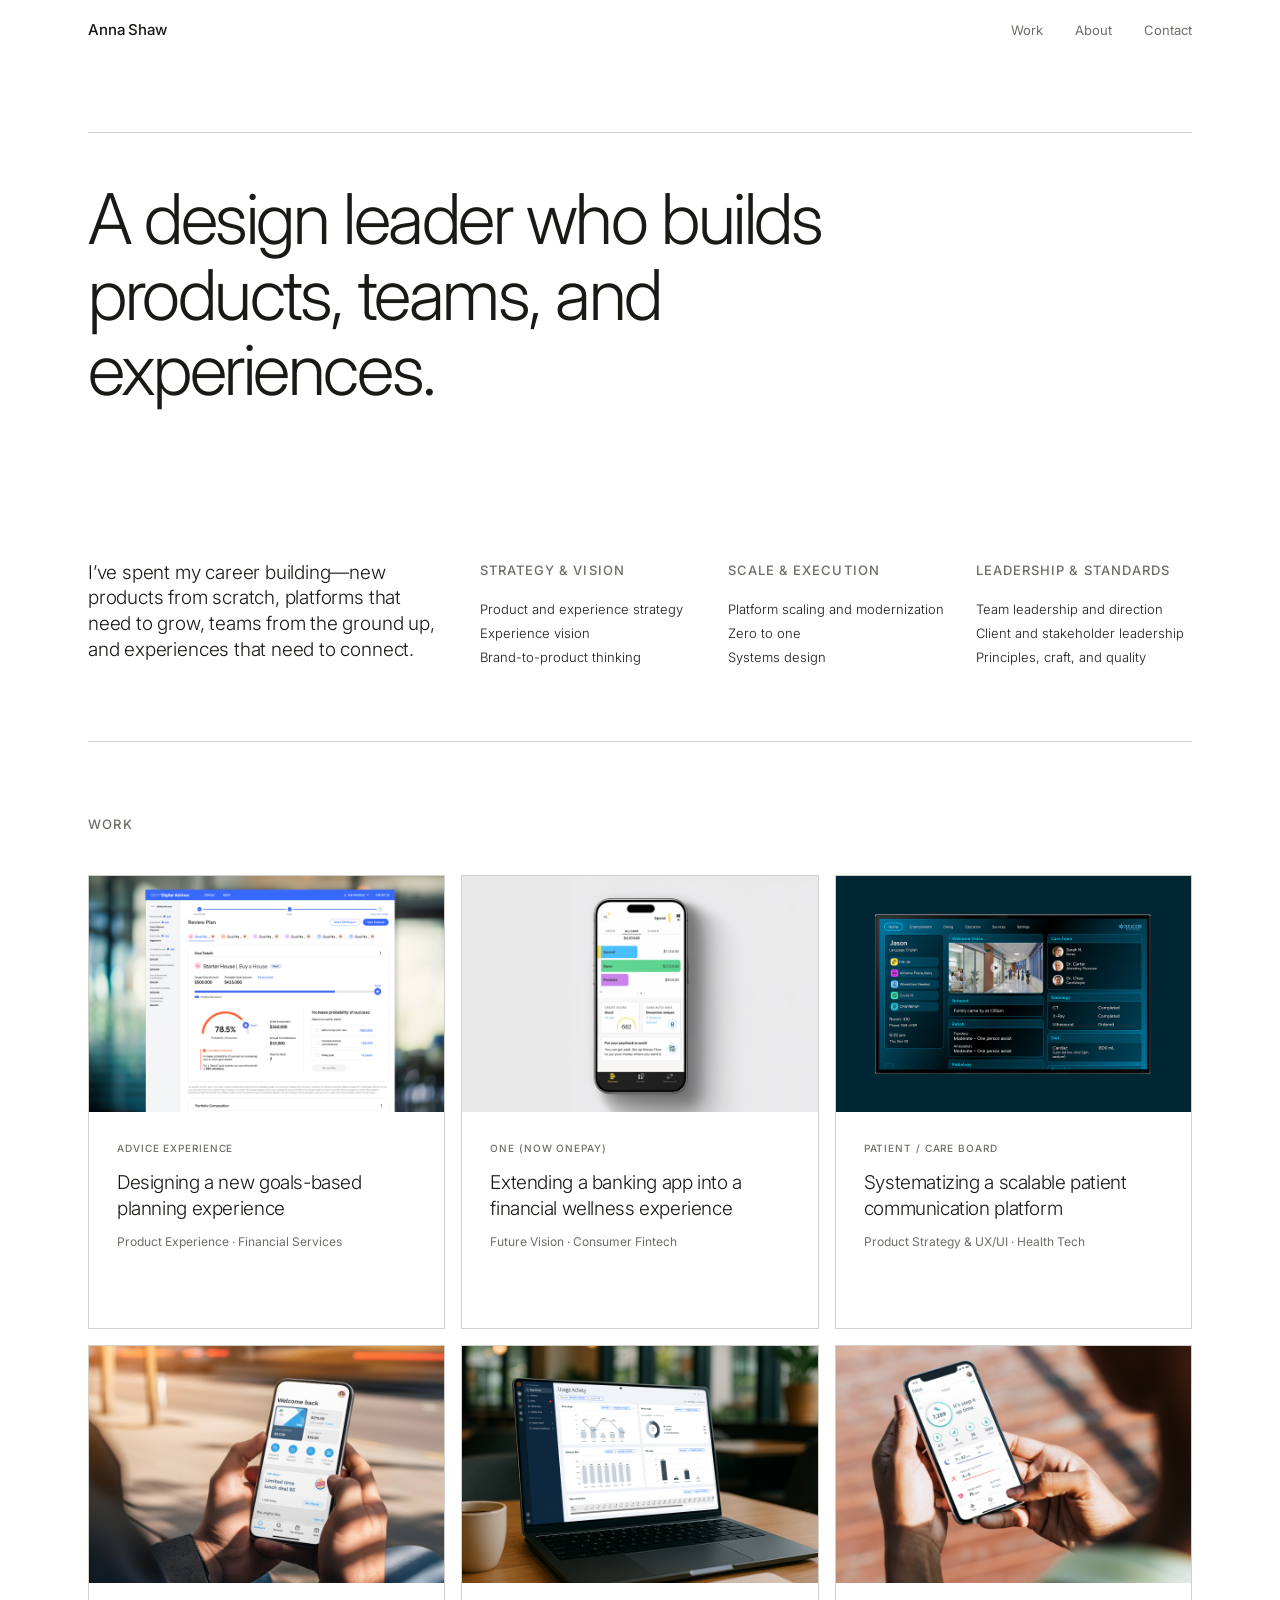
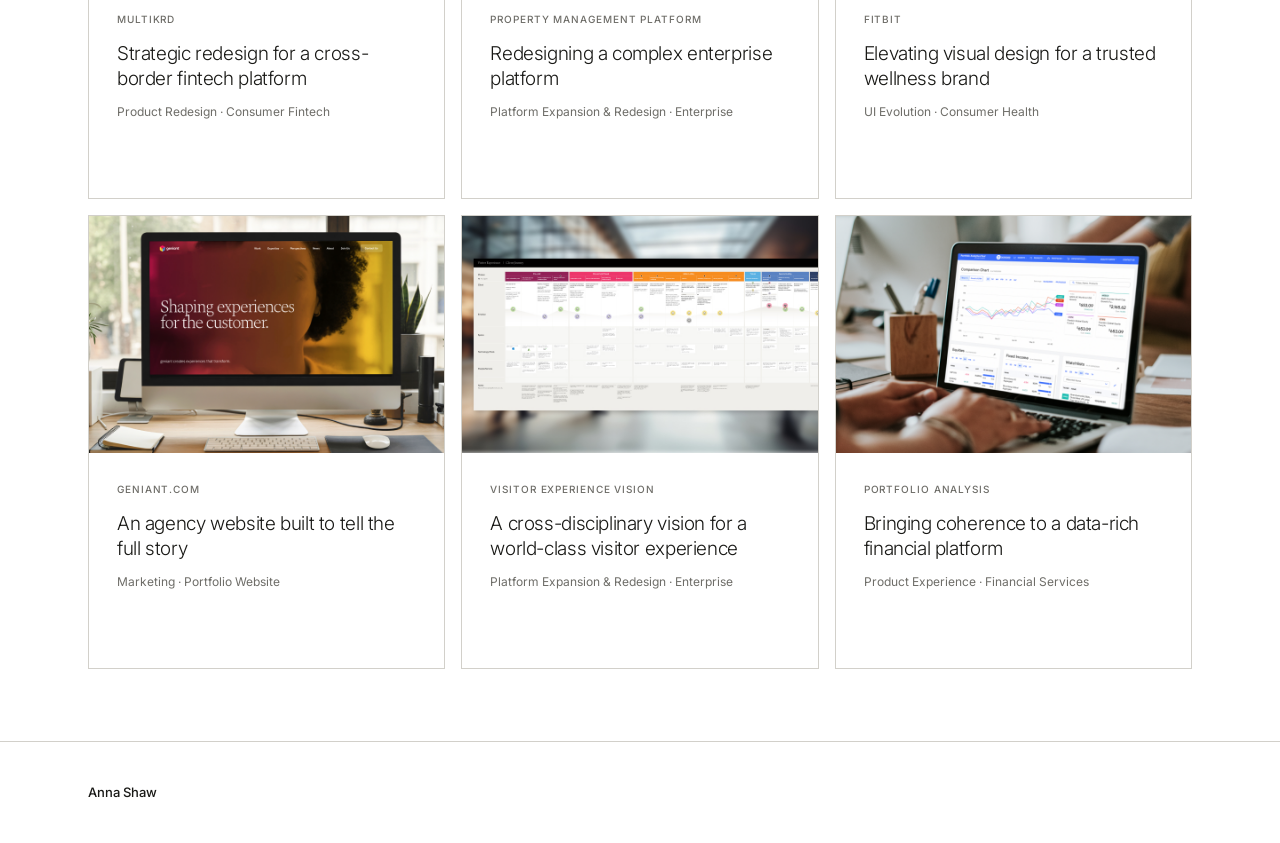
==== index.html @ 5dba02fb "Initial portfolio site" ====
<!DOCTYPE html>
<html lang="en">
<head>
  <meta charset="UTF-8">
  <meta name="viewport" content="width=device-width, initial-scale=1.0">
  <title>Anna Shaw — Design Leader</title>
  <meta name="description" content="Anna Shaw is a design leader who builds products, teams, and experiences. Based in San Francisco, open to Head of Design and Director of Design roles.">
  <link rel="preconnect" href="https://fonts.googleapis.com">
  <link rel="preconnect" href="https://fonts.gstatic.com" crossorigin>
  <link href="https://fonts.googleapis.com/css2?family=Inter:wght@300;400;500&display=swap" rel="stylesheet">
  <link rel="stylesheet" href="style.css">
</head>
<body>

  <header class="site-nav">
    <div class="container">
      <a href="index.html" class="nav-logo">Anna Shaw</a>
      <nav class="nav-links">
        <a href="#work">Work</a>
        <a href="about.html">About</a>
        <a href="mailto:annakshaw@gmail.com">Contact</a>
      </nav>
    </div>
  </header>

  <section class="hero">
    <div class="container">
      <div class="hero-rule"></div>
      <h1>A design leader who builds products, teams, and experiences.</h1>
    </div>
  </section>

  <section class="about" id="about">
    <div class="container">
      <div class="about-grid">
        <p class="about-lead">I&rsquo;ve spent my career building&mdash;new products from scratch, platforms that need to grow, teams from the ground up, and experiences that need to connect.</p>
        <div class="pillar">
          <h3>Strategy &amp; vision</h3>
          <ul>
            <li>Product and experience strategy</li>
            <li>Experience vision</li>
            <li>Brand-to-product thinking</li>
          </ul>
        </div>
        <div class="pillar">
          <h3>Scale &amp; execution</h3>
          <ul>
            <li>Platform scaling and modernization</li>
            <li>Zero to one</li>
            <li>Systems design</li>
          </ul>
        </div>
        <div class="pillar">
          <h3>Leadership &amp; standards</h3>
          <ul>
            <li>Team leadership and direction</li>
            <li>Client and stakeholder leadership</li>
            <li>Principles, craft, and quality</li>
          </ul>
        </div>
      </div>
    </div>
  </section>

  <div class="container"><div class="section-divider"></div></div>

  <section class="work-section" id="work">
    <div class="container">
      <div class="section-label">Work</div>
      <div class="work-grid">

        <a href="work/advice-experience.html" class="work-card">
          <img class="card-image" src="images/Index_AEX.jpg" alt="Advice Experience">
          <div class="card-body">
            <div class="card-meta">
              <span class="card-label">Advice Experience</span>
            </div>
            <h2 class="card-title">Designing a new goals-based planning experience</h2>
            <p class="card-type">Product Experience &middot; Financial Services</p>
            <span class="card-arrow">&rarr;</span>
          </div>
        </a>

        <a href="work/one-onepay.html" class="work-card">
          <img class="card-image" src="images/Index_One.jpg" alt="One (now OnePay)">
          <div class="card-body">
            <div class="card-meta">
              <span class="card-label">One (now OnePay)</span>
            </div>
            <h2 class="card-title">Extending a banking app into a financial wellness experience</h2>
            <p class="card-type">Future Vision &middot; Consumer Fintech</p>
            <span class="card-arrow">&rarr;</span>
          </div>
        </a>

        <a href="work/patient-care-board.html" class="work-card">
          <img class="card-image" src="images/Index_VIZ.jpg" alt="Patient / Care Board">
          <div class="card-body">
            <div class="card-meta">
              <span class="card-label">Patient / Care Board</span>
            </div>
            <h2 class="card-title">Systematizing a scalable patient communication platform</h2>
            <p class="card-type">Product Strategy &amp; UX/UI &middot; Health Tech</p>
            <span class="card-arrow">&rarr;</span>
          </div>
        </a>

        <a href="work/multikrd.html" class="work-card">
          <img class="card-image" src="images/Index_Multi.jpg" alt="Multikrd">
          <div class="card-body">
            <div class="card-meta">
              <span class="card-label">Multikrd</span>
            </div>
            <h2 class="card-title">Strategic redesign for a cross-border fintech platform</h2>
            <p class="card-type">Product Redesign &middot; Consumer Fintech</p>
            <span class="card-arrow">&rarr;</span>
          </div>
        </a>

        <a href="work/asset-management.html" class="work-card">
          <img class="card-image" src="images/Index_UTE.jpg" alt="Property Management Platform">
          <div class="card-body">
            <div class="card-meta">
              <span class="card-label">Property Management Platform</span>
            </div>
            <h2 class="card-title">Redesigning a complex enterprise platform</h2>
            <p class="card-type">Platform Expansion &amp; Redesign &middot; Enterprise</p>
            <span class="card-arrow">&rarr;</span>
          </div>
        </a>

        <a href="work/fitbit.html" class="work-card">
          <img class="card-image" src="images/Index_FIT.jpg" alt="Fitbit">
          <div class="card-body">
            <div class="card-meta">
              <span class="card-label">Fitbit</span>
            </div>
            <h2 class="card-title">Elevating visual design for a trusted wellness brand</h2>
            <p class="card-type">UI Evolution &middot; Consumer Health</p>
            <span class="card-arrow">&rarr;</span>
          </div>
        </a>

        <a href="work/geniant.html" class="work-card">
          <img class="card-image" src="images/Index_GEN.jpg" alt="geniant.com">
          <div class="card-body">
            <div class="card-meta">
              <span class="card-label">geniant.com</span>
            </div>
            <h2 class="card-title">An agency website built to tell the full story</h2>
            <p class="card-type">Marketing &middot; Portfolio Website</p>
            <span class="card-arrow">&rarr;</span>
          </div>
        </a>

        <a href="work/wealth-management.html" class="work-card">
          <img class="card-image" src="images/Index_JOR.jpg" alt="Visitor Experience Vision">
          <div class="card-body">
            <div class="card-meta">
              <span class="card-label">Visitor Experience Vision</span>
            </div>
            <h2 class="card-title">A cross-disciplinary vision for a world-class visitor experience</h2>
            <p class="card-type">Platform Expansion &amp; Redesign &middot; Enterprise</p>
            <span class="card-arrow">&rarr;</span>
          </div>
        </a>

        <a href="work/portfolio-analysis.html" class="work-card">
          <img class="card-image" src="images/Index_PAT.jpg" alt="Portfolio Analysis">
          <div class="card-body">
            <div class="card-meta">
              <span class="card-label">Portfolio Analysis</span>
            </div>
            <h2 class="card-title">Bringing coherence to a data-rich financial platform</h2>
            <p class="card-type">Product Experience &middot; Financial Services</p>
            <span class="card-arrow">&rarr;</span>
          </div>
        </a>

      </div>
    </div>
  </section>

  <footer class="site-footer">
    <div class="container">
      <span class="footer-name">Anna Shaw</span>
    </div>
  </footer>

</body>
</html>
---- style.css ----
/* Reset */
*, *::before, *::after {
  box-sizing: border-box;
  margin: 0;
  padding: 0;
}

/* Tokens */
:root {
  --bg:          #ffffff;
  --text:        #191916;
  --muted:       #6e6d68;
  --border:      #d2d0ca;
  --surface:     #edebe6;
  --dark-bg:     #232220;
  --dark-text:   #f4f3ef;
  --font:        'Inter', system-ui, -apple-system, sans-serif;
  --max:         1200px;
  --pad:         clamp(20px, 4vw, 48px);
}

html {
  font-size: 16px;
  -webkit-font-smoothing: antialiased;
  text-rendering: optimizeLegibility;
}

body {
  background: var(--bg);
  color: var(--text);
  font-family: var(--font);
  font-weight: 400;
  line-height: 1.6;
}

a {
  color: inherit;
  text-decoration: none;
}

img {
  display: block;
  max-width: 100%;
}

/* Layout */
.container {
  max-width: var(--max);
  margin: 0 auto;
  padding: 0 var(--pad);
}

/* ─── NAV ─── */
.site-nav {
  position: sticky;
  top: 0;
  z-index: 100;
  background: var(--bg);
}

.site-nav .container {
  display: flex;
  justify-content: space-between;
  align-items: center;
  height: 60px;
}

.nav-logo {
  font-size: 15px;
  font-weight: 500;
  letter-spacing: -0.01em;
}

.nav-links {
  display: flex;
  gap: 32px;
}

.nav-links a {
  font-size: 13px;
  color: var(--muted);
  transition: color 0.15s;
}

.nav-links a:hover {
  color: var(--text);
}

/* ─── HERO ─── */
.hero {
  padding: 72px 0 80px;
}

.hero-rule {
  height: 1px;
  background: var(--border);
  margin-bottom: 48px;
}

.hero h1 {
  font-size: clamp(34px, 5.5vw, 70px);
  font-weight: 300;
  line-height: 1.08;
  letter-spacing: -0.035em;
  max-width: 860px;
}

/* ─── ABOUT ─── */
.about {
  padding: 72px 0;
}

.section-divider {
  height: 1px;
  background: var(--border);
}

.about-grid {
  display: flex;
  gap: 32px;
  align-items: flex-start;
}

.about-lead {
  font-size: 19px;
  font-weight: 300;
  line-height: 1.35;
  letter-spacing: -0.01em;
  width: 360px;
  flex-shrink: 0;
}

.pillar {
  flex: 1 0 0;
  min-width: 0;
}

.pillar h3 {
  font-size: 13px;
  font-weight: 500;
  text-transform: uppercase;
  letter-spacing: 0.08em;
  color: var(--muted);
  margin-bottom: 16px;
}

.pillar ul {
  list-style: none;
  padding-left: 0;
}

.pillar li {
  font-size: 13px;
  font-weight: 300;
  line-height: 1.85;
}

/* ─── WORK INDEX ─── */
.work-section {
  padding: 72px 0;
}

.section-label {
  font-size: 13px;
  font-weight: 500;
  text-transform: uppercase;
  letter-spacing: 0.09em;
  color: var(--muted);
  margin-bottom: 40px;
}

.work-grid {
  display: grid;
  grid-template-columns: repeat(3, 1fr);
  gap: 16px;
}

.work-card {
  display: block;
  background: var(--bg);
  border: 1px solid var(--border);
  transition: background 0.15s;
}

.work-card:hover {
  background: var(--surface);
}

.work-card:hover .card-arrow {
  opacity: 1;
  transform: translateX(0);
}

.card-image {
  width: 100%;
  aspect-ratio: 3 / 2;
  object-fit: cover;
}

.card-body {
  padding: 28px 28px 32px;
}

.card-meta {
  display: flex;
  justify-content: space-between;
  align-items: baseline;
  margin-bottom: 14px;
}

.card-label {
  font-size: 10px;
  font-weight: 500;
  text-transform: uppercase;
  letter-spacing: 0.09em;
  color: var(--muted);
}


.card-title {
  font-size: 19px;
  font-weight: 300;
  line-height: 1.35;
  letter-spacing: -0.02em;
  margin-bottom: 10px;
}

.card-type {
  font-size: 12px;
  color: var(--muted);
}

.card-arrow {
  display: inline-block;
  margin-top: 16px;
  font-size: 18px;
  opacity: 0;
  transform: translateX(-4px);
  transition: opacity 0.15s, transform 0.15s;
}

/* ─── FOOTER ─── */
.site-footer {
  border-top: 1px solid var(--border);
  padding: 40px 0;
}

.site-footer .container {
  display: flex;
  justify-content: space-between;
  align-items: center;
}

.footer-name {
  font-size: 13px;
  font-weight: 500;
}

.footer-links {
  display: flex;
  gap: 24px;
}

.footer-links a {
  font-size: 13px;
  color: var(--muted);
  transition: color 0.15s;
}

.footer-links a:hover {
  color: var(--text);
}

/* ─── CASE STUDY NAV ─── */
.case-nav {
}

.case-nav .container {
  display: flex;
  justify-content: space-between;
  align-items: center;
  height: 60px;
}

.case-nav-back {
  font-size: 13px;
  color: var(--muted);
  display: flex;
  align-items: center;
  gap: 6px;
  transition: color 0.15s;
}

.case-nav-back:hover {
  color: var(--text);
}

.case-nav-logo {
  font-size: 14px;
  font-weight: 500;
}

/* ─── CASE HERO ─── */
.case-hero {
  padding: 72px 0 64px;
  border-bottom: 1px solid var(--border);
}

.case-category {
  font-size: 13px;
  font-weight: 500;
  text-transform: uppercase;
  letter-spacing: 0.02em;
  color: var(--muted);
  margin-bottom: 24px;
}

.case-title {
  font-size: clamp(30px, 4.5vw, 54px);
  font-weight: 300;
  line-height: 1.08;
  letter-spacing: -0.03em;
  max-width: 760px;
  margin-bottom: 28px;
}

.case-description {
  font-size: 17px;
  font-weight: 300;
  line-height: 1.65;
  max-width: 620px;
}

.case-meta {
  display: flex;
  gap: 80px;
  flex-wrap: wrap;
  margin-top: 72px;
  border-top: 1px solid var(--border);
  padding-top: 56px;
}

.meta-item label {
  display: block;
  font-size: 13px;
  font-weight: 500;
  text-transform: uppercase;
  letter-spacing: 0.09em;
  color: var(--muted);
  margin-bottom: 5px;
}

.meta-item span {
  font-size: 14px;
}

/* ─── CASE CONTENT ─── */
.case-image-full {
  width: 100%;
  aspect-ratio: 16 / 8;
}

.case-content {
  padding: 80px 0;
}

.case-block {
  display: grid;
  grid-template-columns: 200px 1fr;
  gap: 64px;
  margin-bottom: 72px;
  padding-bottom: 72px;
  border-bottom: 1px solid var(--border);
}

.case-block:last-child,
.case-block:has(+ .case-meta) {
  border-bottom: none;
  margin-bottom: 0;
  padding-bottom: 0;
}

.case-block-label {
  font-size: 13px;
  font-weight: 500;
  text-transform: uppercase;
  letter-spacing: 0.09em;
  color: var(--muted);
  padding-top: 4px;
}

.case-block-body h3 {
  font-size: 22px;
  font-weight: 300;
  letter-spacing: -0.02em;
  line-height: 1.2;
  margin-bottom: 16px;
}

.case-block-body p {
  font-size: 16px;
  line-height: 1.72;
  margin-bottom: 16px;
}

.case-block-body p:last-child {
  margin-bottom: 0;
}

.case-block-body ul {
  padding-left: 18px;
  margin-bottom: 16px;
}

.case-block-body li {
  font-size: 16px;
  line-height: 1.72;
  margin-bottom: 2px;
}

/* Image placeholders */
.img-fill {
  width: 100%;
  background: var(--surface);
  object-fit: cover;
}

.img-fill.ratio-wide {
  aspect-ratio: 16 / 9;
}

.img-fill.ratio-std {
  aspect-ratio: 4 / 3;
}

.img-fill.ratio-hero {
  aspect-ratio: 16 / 7;
}

.img-pair {
  display: grid;
  grid-template-columns: 1fr 1fr;
  gap: 2px;
  margin: 48px 0;
}

.img-single {
  margin: 48px 0;
}

/* ─── CASE NEXT ─── */
.case-next {
  border-top: 1px solid var(--border);
  padding: 56px 0;
}

.case-next-label {
  font-size: 11px;
  font-weight: 500;
  text-transform: uppercase;
  letter-spacing: 0.09em;
  color: var(--muted);
  margin-bottom: 14px;
}

.case-next-link {
  font-size: clamp(22px, 3vw, 36px);
  font-weight: 300;
  letter-spacing: -0.02em;
  transition: color 0.15s;
  display: inline-flex;
  align-items: center;
  gap: 12px;
}

.case-next-link:hover {
  color: var(--muted);
}

/* ─── ABOUT PAGE ─── */
.about-hero {
  padding: 72px 0 64px;
}

.about-hero h1 {
  font-size: clamp(34px, 5.5vw, 70px);
  font-weight: 300;
  line-height: 1.08;
  letter-spacing: -0.035em;
  max-width: 760px;
}

.about-body {
  padding-bottom: 96px;
}

.about-intro {
  max-width: 640px;
  margin-bottom: 72px;
}

.about-intro p {
  font-size: 17px;
  font-weight: 300;
  line-height: 1.65;
  margin-bottom: 20px;
}

.about-intro p:last-child {
  margin-bottom: 0;
}

.about-page-divider {
  height: 1px;
  background: var(--border);
  margin: 72px 0 48px;
}

.about-exp-block {
  display: grid;
  grid-template-columns: 200px 1fr;
  gap: 64px;
  padding-bottom: 48px;
  margin-bottom: 48px;
  border-bottom: 1px solid var(--border);
}

.about-exp-block:last-child,
.about-exp-block:has(+ .about-page-divider) {
  border-bottom: none;
  padding-bottom: 0;
  margin-bottom: 0;
}

.about-exp-company {
  font-size: 15px;
  font-weight: 500;
  margin-bottom: 6px;
}

.about-exp-detail {
  font-size: 13px;
  color: var(--muted);
  line-height: 1.6;
}

.about-exp-right p {
  font-size: 16px;
  line-height: 1.72;
  margin-bottom: 12px;
}

.about-exp-right p:last-child {
  margin-bottom: 0;
}

.about-tools {
  display: flex;
  gap: 32px;
}

.about-tools-item {
  flex: 1;
}

.about-tools-item h3 {
  font-size: 13px;
  font-weight: 500;
  text-transform: uppercase;
  letter-spacing: 0.09em;
  color: var(--muted);
  margin-bottom: 12px;
}

.about-tools-item p {
  font-size: 13px;
  font-weight: 300;
  line-height: 1.7;
}

/* ─── RESPONSIVE ─── */
@media (max-width: 900px) {
  .work-grid {
    grid-template-columns: repeat(2, 1fr);
  }
}

@media (max-width: 680px) {
  .about-grid {
    flex-direction: column;
    gap: 40px;
  }

  .about-lead {
    width: 100%;
  }

  .pillar {
    flex: none;
    width: 100%;
  }

  .work-grid {
    grid-template-columns: 1fr;
  }

  .case-meta {
    gap: 28px;
  }

  .case-block {
    grid-template-columns: 1fr;
    gap: 16px;
  }

  .img-pair {
    grid-template-columns: 1fr;
  }

  .site-footer .container {
    flex-direction: column;
    gap: 16px;
    align-items: flex-start;
  }
}
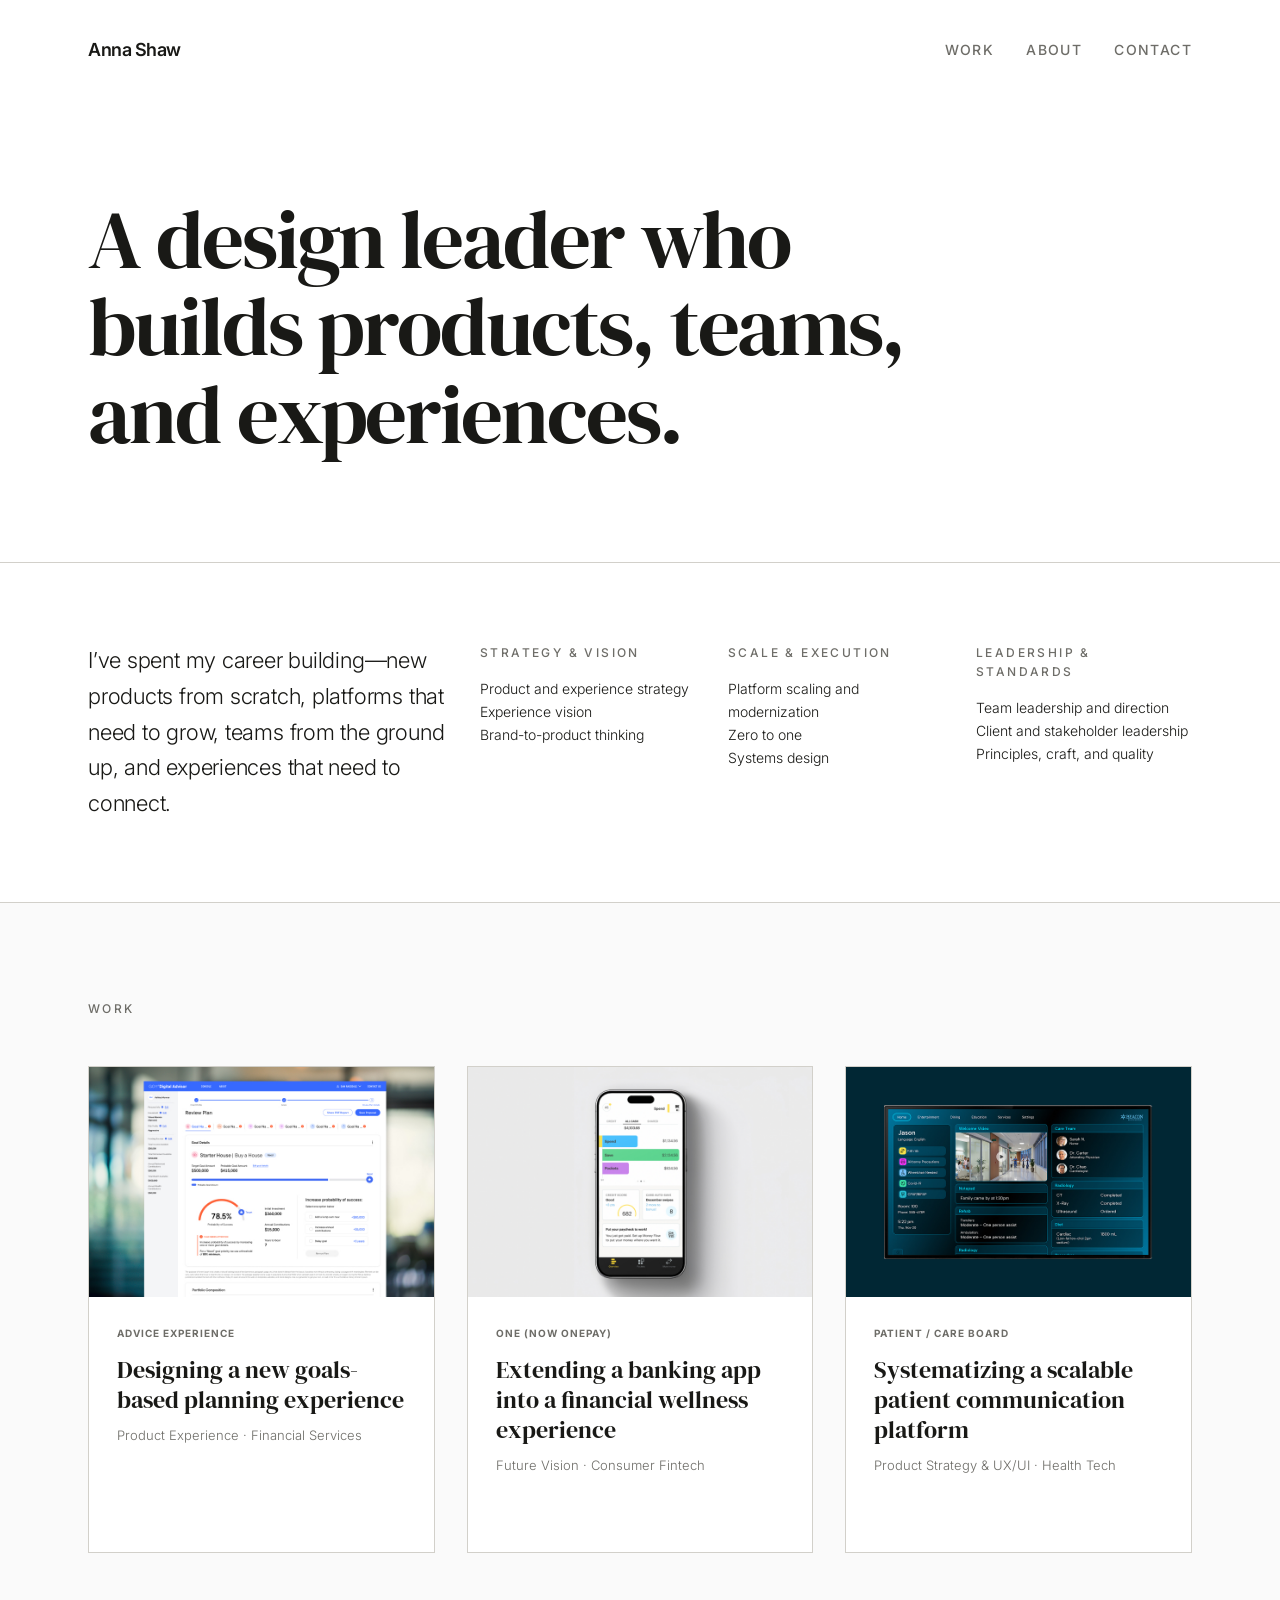
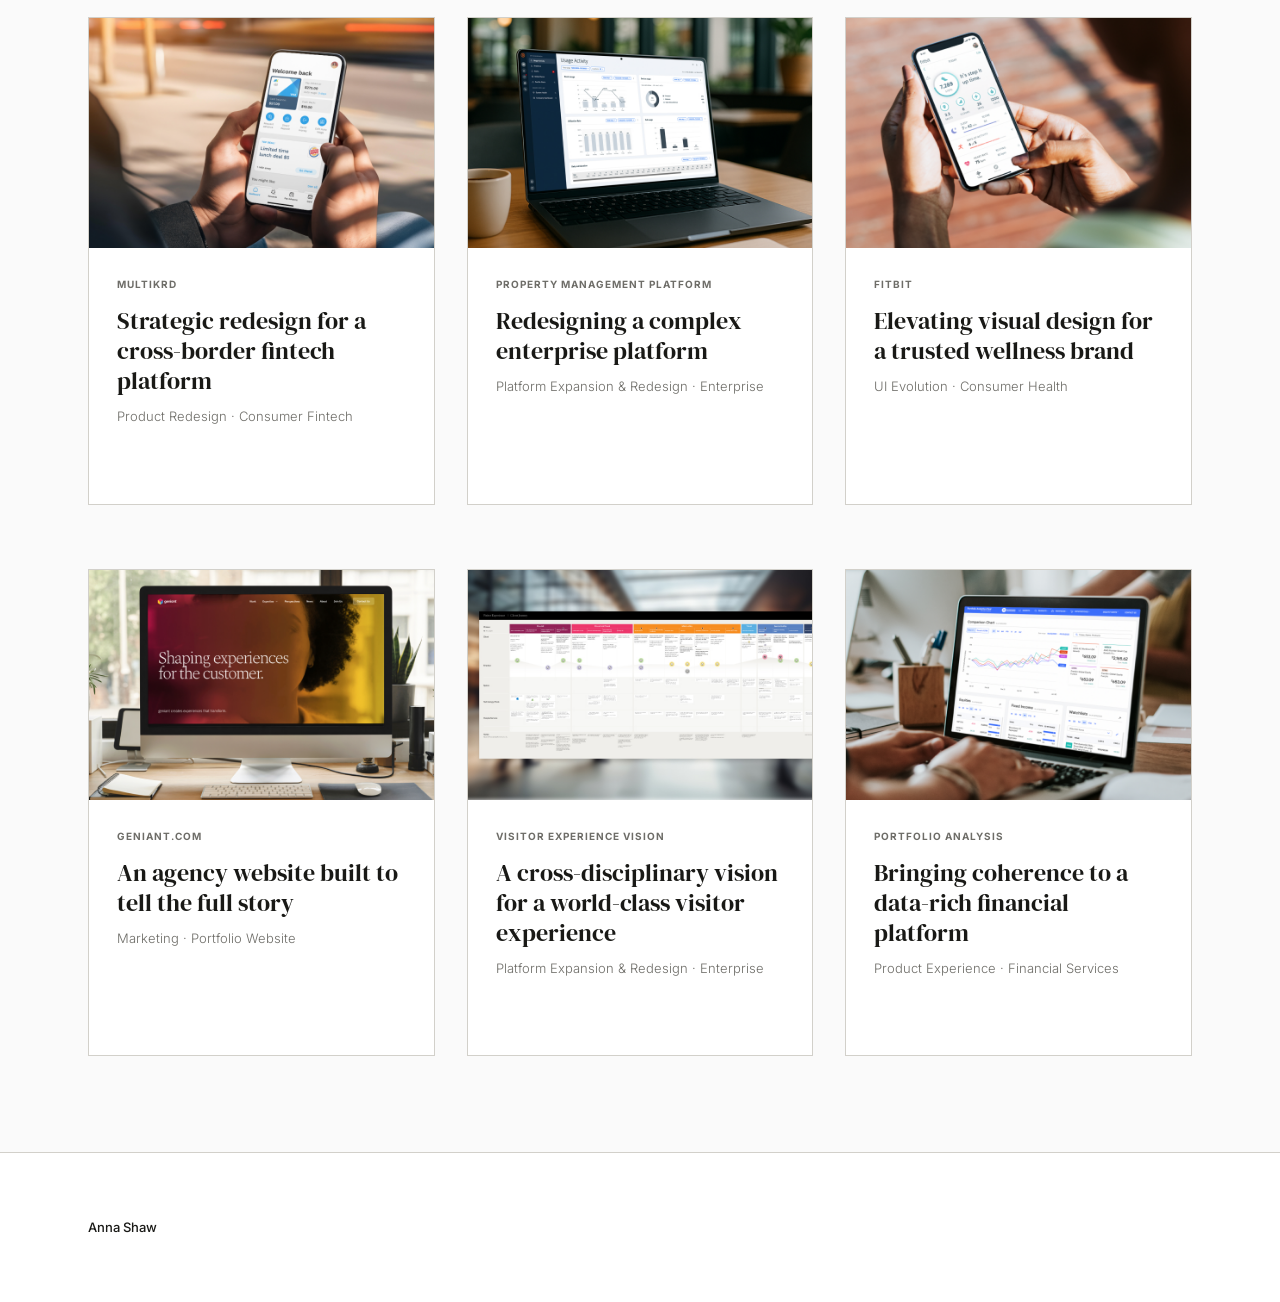
==== commit a8a67c9e: "Visual redesign and about page restructure - Apply Figma-driven styling: DM Serif Display headlines," ====
--- a/index.html
+++ b/index.html
@@ -7,8 +7,16 @@
   <meta name="description" content="Anna Shaw is a design leader who builds products, teams, and experiences. Based in San Francisco, open to Head of Design and Director of Design roles.">
   <link rel="preconnect" href="https://fonts.googleapis.com">
   <link rel="preconnect" href="https://fonts.gstatic.com" crossorigin>
-  <link href="https://fonts.googleapis.com/css2?family=Inter:wght@300;400;500&display=swap" rel="stylesheet">
+  <link href="https://fonts.googleapis.com/css2?family=DM+Serif+Display&family=Inter:wght@300;400;500;600&display=swap" rel="stylesheet">
   <link rel="stylesheet" href="style.css">
+  <!-- Google tag (gtag.js) -->
+  <script async src="https://www.googletagmanager.com/gtag/js?id=G-LRNVTW9C25"></script>
+  <script>
+    window.dataLayer = window.dataLayer || [];
+    function gtag(){dataLayer.push(arguments);}
+    gtag('js', new Date());
+    gtag('config', 'G-LRNVTW9C25');
+  </script>
 </head>
 <body>
 
@@ -25,7 +33,6 @@
 
   <section class="hero">
     <div class="container">
-      <div class="hero-rule"></div>
       <h1>A design leader who builds products, teams, and experiences.</h1>
     </div>
   </section>
@@ -61,8 +68,6 @@
       </div>
     </div>
   </section>
-
-  <div class="container"><div class="section-divider"></div></div>
 
   <section class="work-section" id="work">
     <div class="container">
--- a/style.css
+++ b/style.css
@@ -1,3 +1,5 @@
+@import url('https://fonts.googleapis.com/css2?family=DM+Serif+Display&family=Inter:wght@300;400;500;600&display=swap');
+
 /* Reset */
 *, *::before, *::after {
   box-sizing: border-box;
@@ -15,6 +17,7 @@
   --dark-bg:     #232220;
   --dark-text:   #f4f3ef;
   --font:        'Inter', system-ui, -apple-system, sans-serif;
+  --font-serif:  'DM Serif Display', Georgia, serif;
   --max:         1200px;
   --pad:         clamp(20px, 4vw, 48px);
 }
@@ -62,13 +65,13 @@
   display: flex;
   justify-content: space-between;
   align-items: center;
-  height: 60px;
+  height: 100px;
 }
 
 .nav-logo {
-  font-size: 15px;
-  font-weight: 500;
-  letter-spacing: -0.01em;
+  font-size: 18px;
+  font-weight: 600;
+  letter-spacing: -0.025em;
 }
 
 .nav-links {
@@ -77,7 +80,10 @@
 }
 
 .nav-links a {
-  font-size: 13px;
+  font-size: 14px;
+  font-weight: 500;
+  text-transform: uppercase;
+  letter-spacing: 0.1em;
   color: var(--muted);
   transition: color 0.15s;
 }
@@ -88,7 +94,8 @@
 
 /* ─── HERO ─── */
 .hero {
-  padding: 72px 0 80px;
+  padding: 96px 0 104px;
+  border-bottom: 1px solid var(--border);
 }
 
 .hero-rule {
@@ -98,16 +105,18 @@
 }
 
 .hero h1 {
-  font-size: clamp(34px, 5.5vw, 70px);
-  font-weight: 300;
-  line-height: 1.08;
-  letter-spacing: -0.035em;
-  max-width: 860px;
+  font-family: var(--font-serif);
+  font-size: clamp(48px, 6.5vw, 92px);
+  font-weight: 400;
+  line-height: 1.05;
+  letter-spacing: -0.025em;
+  max-width: 900px;
 }
 
 /* ─── ABOUT ─── */
 .about {
-  padding: 72px 0;
+  padding: 80px 0;
+  border-bottom: 1px solid var(--border);
 }
 
 .section-divider {
@@ -122,9 +131,9 @@
 }
 
 .about-lead {
-  font-size: 19px;
+  font-size: 22px;
   font-weight: 300;
-  line-height: 1.35;
+  line-height: 1.625;
   letter-spacing: -0.01em;
   width: 360px;
   flex-shrink: 0;
@@ -136,10 +145,10 @@
 }
 
 .pillar h3 {
-  font-size: 13px;
-  font-weight: 500;
-  text-transform: uppercase;
-  letter-spacing: 0.08em;
+  font-size: 12px;
+  font-weight: 500;
+  text-transform: uppercase;
+  letter-spacing: 0.2em;
   color: var(--muted);
   margin-bottom: 16px;
 }
@@ -150,29 +159,31 @@
 }
 
 .pillar li {
-  font-size: 13px;
+  font-size: 14px;
   font-weight: 300;
-  line-height: 1.85;
+  line-height: 1.625;
 }
 
 /* ─── WORK INDEX ─── */
 .work-section {
-  padding: 72px 0;
+  padding: 96px 0;
+  background: #fafafa;
 }
 
 .section-label {
-  font-size: 13px;
-  font-weight: 500;
-  text-transform: uppercase;
-  letter-spacing: 0.09em;
-  color: var(--muted);
-  margin-bottom: 40px;
+  font-size: 12px;
+  font-weight: 500;
+  text-transform: uppercase;
+  letter-spacing: 0.2em;
+  color: var(--muted);
+  margin-bottom: 48px;
 }
 
 .work-grid {
   display: grid;
   grid-template-columns: repeat(3, 1fr);
-  gap: 16px;
+  column-gap: 32px;
+  row-gap: 64px;
 }
 
 .work-card {
@@ -183,7 +194,7 @@
 }
 
 .work-card:hover {
-  background: var(--surface);
+  background: #f4ff95;
 }
 
 .work-card:hover .card-arrow {
@@ -210,23 +221,25 @@
 
 .card-label {
   font-size: 10px;
-  font-weight: 500;
-  text-transform: uppercase;
-  letter-spacing: 0.09em;
+  font-weight: 700;
+  text-transform: uppercase;
+  letter-spacing: 0.1em;
   color: var(--muted);
 }
 
 
 .card-title {
-  font-size: 19px;
+  font-family: var(--font-serif);
+  font-size: 24px;
+  font-weight: 400;
+  line-height: 1.25;
+  letter-spacing: 0;
+  margin-bottom: 10px;
+}
+
+.card-type {
+  font-size: 13px;
   font-weight: 300;
-  line-height: 1.35;
-  letter-spacing: -0.02em;
-  margin-bottom: 10px;
-}
-
-.card-type {
-  font-size: 12px;
   color: var(--muted);
 }
 
@@ -242,7 +255,7 @@
 /* ─── FOOTER ─── */
 .site-footer {
   border-top: 1px solid var(--border);
-  padding: 40px 0;
+  padding: 64px 0;
 }
 
 .site-footer .container {
@@ -273,17 +286,25 @@
 
 /* ─── CASE STUDY NAV ─── */
 .case-nav {
+  position: sticky;
+  top: 0;
+  z-index: 100;
+  background: var(--bg);
+  border-bottom: 1px solid var(--border);
 }
 
 .case-nav .container {
   display: flex;
   justify-content: space-between;
   align-items: center;
-  height: 60px;
+  height: 100px;
 }
 
 .case-nav-back {
-  font-size: 13px;
+  font-size: 14px;
+  font-weight: 500;
+  text-transform: uppercase;
+  letter-spacing: 0.1em;
   color: var(--muted);
   display: flex;
   align-items: center;
@@ -296,39 +317,41 @@
 }
 
 .case-nav-logo {
-  font-size: 14px;
-  font-weight: 500;
+  font-size: 18px;
+  font-weight: 600;
+  letter-spacing: -0.025em;
 }
 
 /* ─── CASE HERO ─── */
 .case-hero {
-  padding: 72px 0 64px;
+  padding: 96px 0 80px;
   border-bottom: 1px solid var(--border);
 }
 
 .case-category {
-  font-size: 13px;
-  font-weight: 500;
-  text-transform: uppercase;
-  letter-spacing: 0.02em;
-  color: var(--muted);
-  margin-bottom: 24px;
+  font-size: 12px;
+  font-weight: 500;
+  text-transform: uppercase;
+  letter-spacing: 0.2em;
+  color: var(--muted);
+  margin-bottom: 28px;
 }
 
 .case-title {
-  font-size: clamp(30px, 4.5vw, 54px);
+  font-family: var(--font-serif);
+  font-size: clamp(36px, 5vw, 64px);
+  font-weight: 400;
+  line-height: 1.05;
+  letter-spacing: -0.025em;
+  max-width: 800px;
+  margin-bottom: 32px;
+}
+
+.case-description {
+  font-size: 18px;
   font-weight: 300;
-  line-height: 1.08;
-  letter-spacing: -0.03em;
-  max-width: 760px;
-  margin-bottom: 28px;
-}
-
-.case-description {
-  font-size: 17px;
-  font-weight: 300;
-  line-height: 1.65;
-  max-width: 620px;
+  line-height: 1.7;
+  max-width: 640px;
 }
 
 .case-meta {
@@ -342,12 +365,12 @@
 
 .meta-item label {
   display: block;
-  font-size: 13px;
-  font-weight: 500;
-  text-transform: uppercase;
-  letter-spacing: 0.09em;
-  color: var(--muted);
-  margin-bottom: 5px;
+  font-size: 12px;
+  font-weight: 500;
+  text-transform: uppercase;
+  letter-spacing: 0.2em;
+  color: var(--muted);
+  margin-bottom: 6px;
 }
 
 .meta-item span {
@@ -381,19 +404,20 @@
 }
 
 .case-block-label {
-  font-size: 13px;
-  font-weight: 500;
-  text-transform: uppercase;
-  letter-spacing: 0.09em;
+  font-size: 12px;
+  font-weight: 500;
+  text-transform: uppercase;
+  letter-spacing: 0.2em;
   color: var(--muted);
   padding-top: 4px;
 }
 
 .case-block-body h3 {
-  font-size: 22px;
-  font-weight: 300;
-  letter-spacing: -0.02em;
-  line-height: 1.2;
+  font-family: var(--font-serif);
+  font-size: 26px;
+  font-weight: 400;
+  letter-spacing: -0.015em;
+  line-height: 1.15;
   margin-bottom: 16px;
 }
 
@@ -451,21 +475,22 @@
 /* ─── CASE NEXT ─── */
 .case-next {
   border-top: 1px solid var(--border);
-  padding: 56px 0;
+  padding: 72px 0;
 }
 
 .case-next-label {
-  font-size: 11px;
-  font-weight: 500;
-  text-transform: uppercase;
-  letter-spacing: 0.09em;
-  color: var(--muted);
-  margin-bottom: 14px;
+  font-size: 12px;
+  font-weight: 500;
+  text-transform: uppercase;
+  letter-spacing: 0.2em;
+  color: var(--muted);
+  margin-bottom: 16px;
 }
 
 .case-next-link {
-  font-size: clamp(22px, 3vw, 36px);
-  font-weight: 300;
+  font-family: var(--font-serif);
+  font-size: clamp(26px, 3.5vw, 44px);
+  font-weight: 400;
   letter-spacing: -0.02em;
   transition: color 0.15s;
   display: inline-flex;
@@ -479,15 +504,17 @@
 
 /* ─── ABOUT PAGE ─── */
 .about-hero {
-  padding: 72px 0 64px;
+  padding: 96px 0 104px;
+  border-bottom: 1px solid var(--border);
 }
 
 .about-hero h1 {
-  font-size: clamp(34px, 5.5vw, 70px);
-  font-weight: 300;
-  line-height: 1.08;
-  letter-spacing: -0.035em;
-  max-width: 760px;
+  font-family: var(--font-serif);
+  font-size: clamp(48px, 6.5vw, 92px);
+  font-weight: 400;
+  line-height: 1.05;
+  letter-spacing: -0.025em;
+  max-width: 900px;
 }
 
 .about-body {
@@ -497,12 +524,13 @@
 .about-intro {
   max-width: 640px;
   margin-bottom: 72px;
+  padding-top: 72px;
 }
 
 .about-intro p {
-  font-size: 17px;
+  font-size: 18px;
   font-weight: 300;
-  line-height: 1.65;
+  line-height: 1.7;
   margin-bottom: 20px;
 }
 
@@ -514,6 +542,15 @@
   height: 1px;
   background: var(--border);
   margin: 72px 0 48px;
+}
+
+.about-divider-full {
+  margin-left: 0;
+  margin-right: 0;
+}
+
+.about-tools-section {
+  padding-bottom: 96px;
 }
 
 .about-exp-block {
@@ -538,6 +575,10 @@
   margin-bottom: 6px;
 }
 
+.about-exp-company-plus {
+  margin-top: 24px;
+}
+
 .about-exp-detail {
   font-size: 13px;
   color: var(--muted);
@@ -564,10 +605,10 @@
 }
 
 .about-tools-item h3 {
-  font-size: 13px;
-  font-weight: 500;
-  text-transform: uppercase;
-  letter-spacing: 0.09em;
+  font-size: 12px;
+  font-weight: 500;
+  text-transform: uppercase;
+  letter-spacing: 0.2em;
   color: var(--muted);
   margin-bottom: 12px;
 }
@@ -617,6 +658,16 @@
     grid-template-columns: 1fr;
   }
 
+  .about-exp-block {
+    grid-template-columns: 1fr;
+    gap: 16px;
+  }
+
+  .about-tools {
+    flex-direction: column;
+    gap: 24px;
+  }
+
   .site-footer .container {
     flex-direction: column;
     gap: 16px;
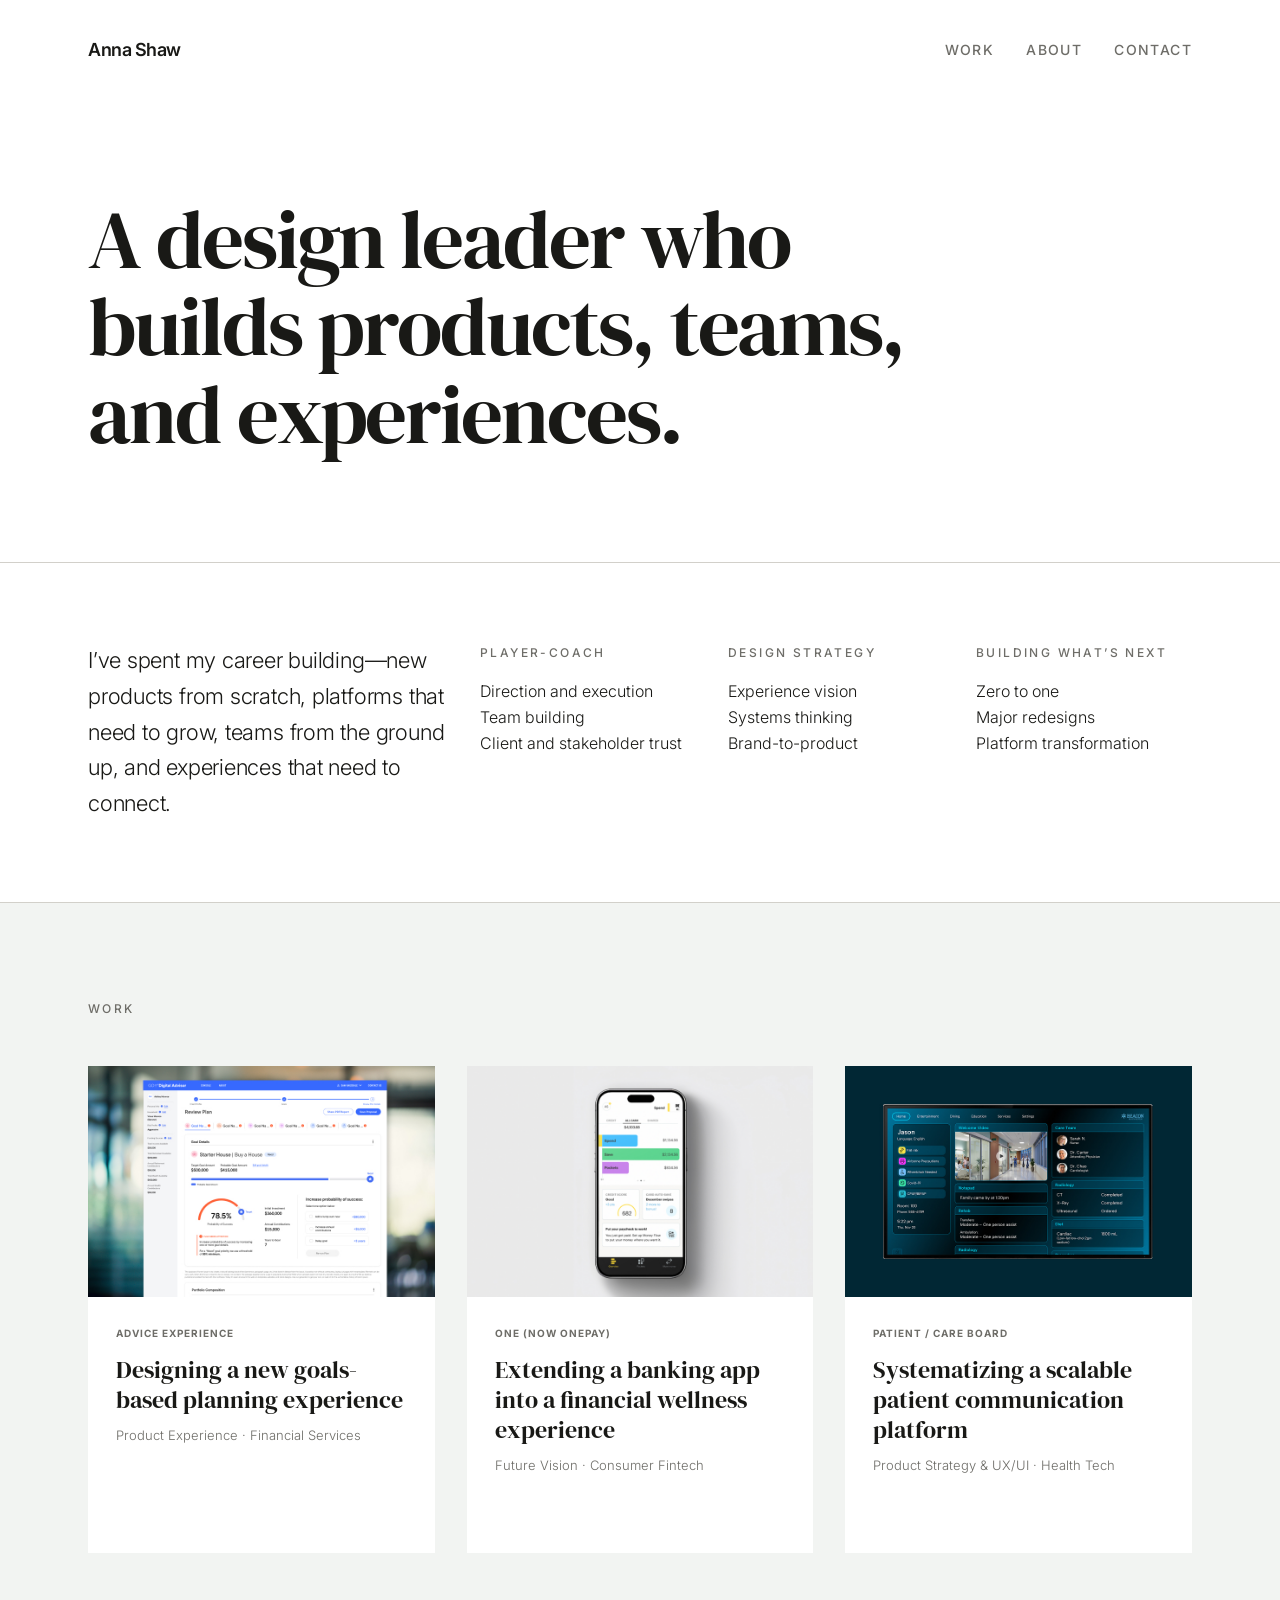
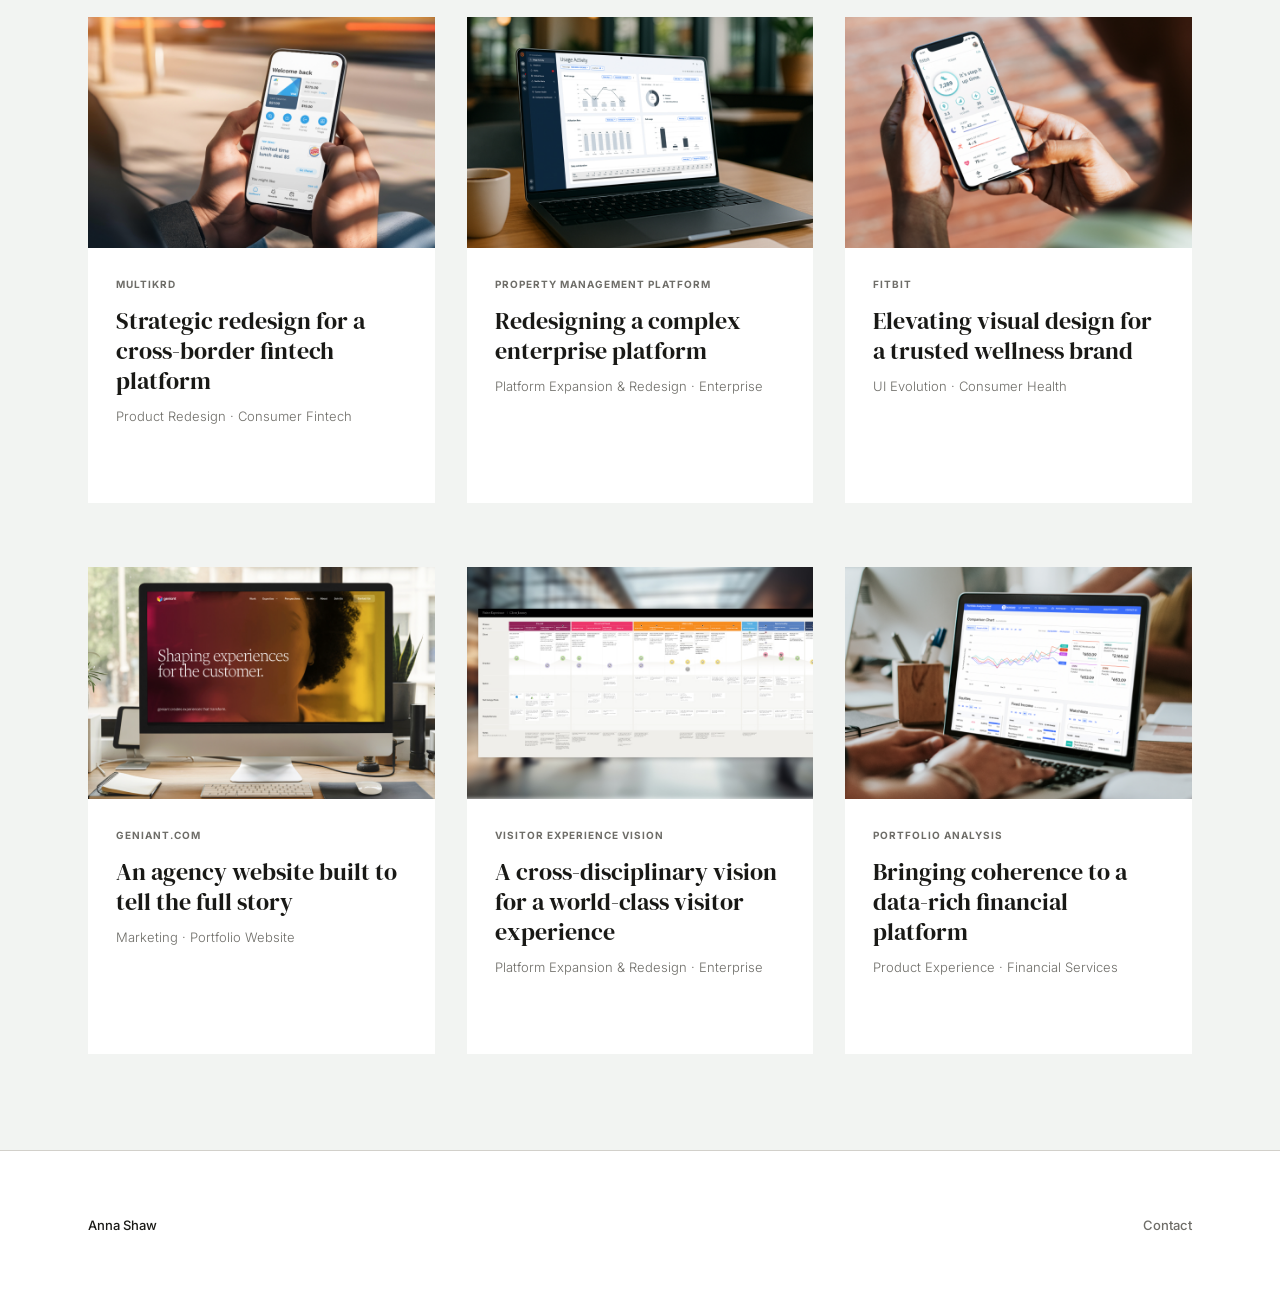
==== commit 87dec5db: "Polish pass: typography, colors, footer, and about page updates - All 16px body text set to Inter Li" ====
--- a/index.html
+++ b/index.html
@@ -42,27 +42,27 @@
       <div class="about-grid">
         <p class="about-lead">I&rsquo;ve spent my career building&mdash;new products from scratch, platforms that need to grow, teams from the ground up, and experiences that need to connect.</p>
         <div class="pillar">
-          <h3>Strategy &amp; vision</h3>
+          <h3>Player-coach</h3>
           <ul>
-            <li>Product and experience strategy</li>
-            <li>Experience vision</li>
-            <li>Brand-to-product thinking</li>
+            <li>Direction and execution</li>
+            <li>Team building</li>
+            <li>Client and stakeholder trust</li>
           </ul>
         </div>
         <div class="pillar">
-          <h3>Scale &amp; execution</h3>
+          <h3>Design strategy</h3>
           <ul>
-            <li>Platform scaling and modernization</li>
-            <li>Zero to one</li>
-            <li>Systems design</li>
+            <li>Experience vision</li>
+            <li>Systems thinking</li>
+            <li>Brand-to-product</li>
           </ul>
         </div>
         <div class="pillar">
-          <h3>Leadership &amp; standards</h3>
+          <h3>Building what&rsquo;s next</h3>
           <ul>
-            <li>Team leadership and direction</li>
-            <li>Client and stakeholder leadership</li>
-            <li>Principles, craft, and quality</li>
+            <li>Zero to one</li>
+            <li>Major redesigns</li>
+            <li>Platform transformation</li>
           </ul>
         </div>
       </div>
@@ -188,7 +188,7 @@
 
   <footer class="site-footer">
     <div class="container">
-      <span class="footer-name">Anna Shaw</span>
+      <span class="footer-name">Anna Shaw</span><a href="mailto:annakshaw@gmail.com" class="footer-contact">Contact</a>
     </div>
   </footer>
 
--- a/style.css
+++ b/style.css
@@ -110,7 +110,7 @@
   font-weight: 400;
   line-height: 1.05;
   letter-spacing: -0.025em;
-  max-width: 900px;
+  max-width: 920px;
 }
 
 /* ─── ABOUT ─── */
@@ -159,7 +159,7 @@
 }
 
 .pillar li {
-  font-size: 14px;
+  font-size: 16px;
   font-weight: 300;
   line-height: 1.625;
 }
@@ -167,7 +167,7 @@
 /* ─── WORK INDEX ─── */
 .work-section {
   padding: 96px 0;
-  background: #fafafa;
+  background: #f2f4f2;
 }
 
 .section-label {
@@ -189,12 +189,11 @@
 .work-card {
   display: block;
   background: var(--bg);
-  border: 1px solid var(--border);
   transition: background 0.15s;
 }
 
 .work-card:hover {
-  background: #f4ff95;
+  background: #e8ebe8;
 }
 
 .work-card:hover .card-arrow {
@@ -267,6 +266,17 @@
 .footer-name {
   font-size: 13px;
   font-weight: 500;
+}
+
+.footer-contact {
+  font-size: 13px;
+  font-weight: 500;
+  color: var(--muted);
+  transition: color 0.15s;
+}
+
+.footer-contact:hover {
+  color: var(--text);
 }
 
 .footer-links {
@@ -423,6 +433,7 @@
 
 .case-block-body p {
   font-size: 16px;
+  font-weight: 300;
   line-height: 1.72;
   margin-bottom: 16px;
 }
@@ -438,6 +449,7 @@
 
 .case-block-body li {
   font-size: 16px;
+  font-weight: 300;
   line-height: 1.72;
   margin-bottom: 2px;
 }
@@ -544,6 +556,27 @@
   margin: 72px 0 48px;
 }
 
+.about-section-head {
+  display: flex;
+  justify-content: space-between;
+  align-items: baseline;
+  margin-bottom: 40px;
+}
+
+.about-section-head .section-label {
+  margin-bottom: 0;
+}
+
+.about-linkedin {
+  font-size: 13px;
+  color: var(--muted);
+  transition: color 0.15s;
+}
+
+.about-linkedin:hover {
+  color: var(--text);
+}
+
 .about-divider-full {
   margin-left: 0;
   margin-right: 0;
@@ -570,8 +603,10 @@
 }
 
 .about-exp-company {
-  font-size: 15px;
-  font-weight: 500;
+  font-family: var(--font-serif);
+  font-size: 24px;
+  font-weight: 400;
+  line-height: 1.25;
   margin-bottom: 6px;
 }
 
@@ -587,6 +622,7 @@
 
 .about-exp-right p {
   font-size: 16px;
+  font-weight: 300;
   line-height: 1.72;
   margin-bottom: 12px;
 }
@@ -614,7 +650,7 @@
 }
 
 .about-tools-item p {
-  font-size: 13px;
+  font-size: 16px;
   font-weight: 300;
   line-height: 1.7;
 }
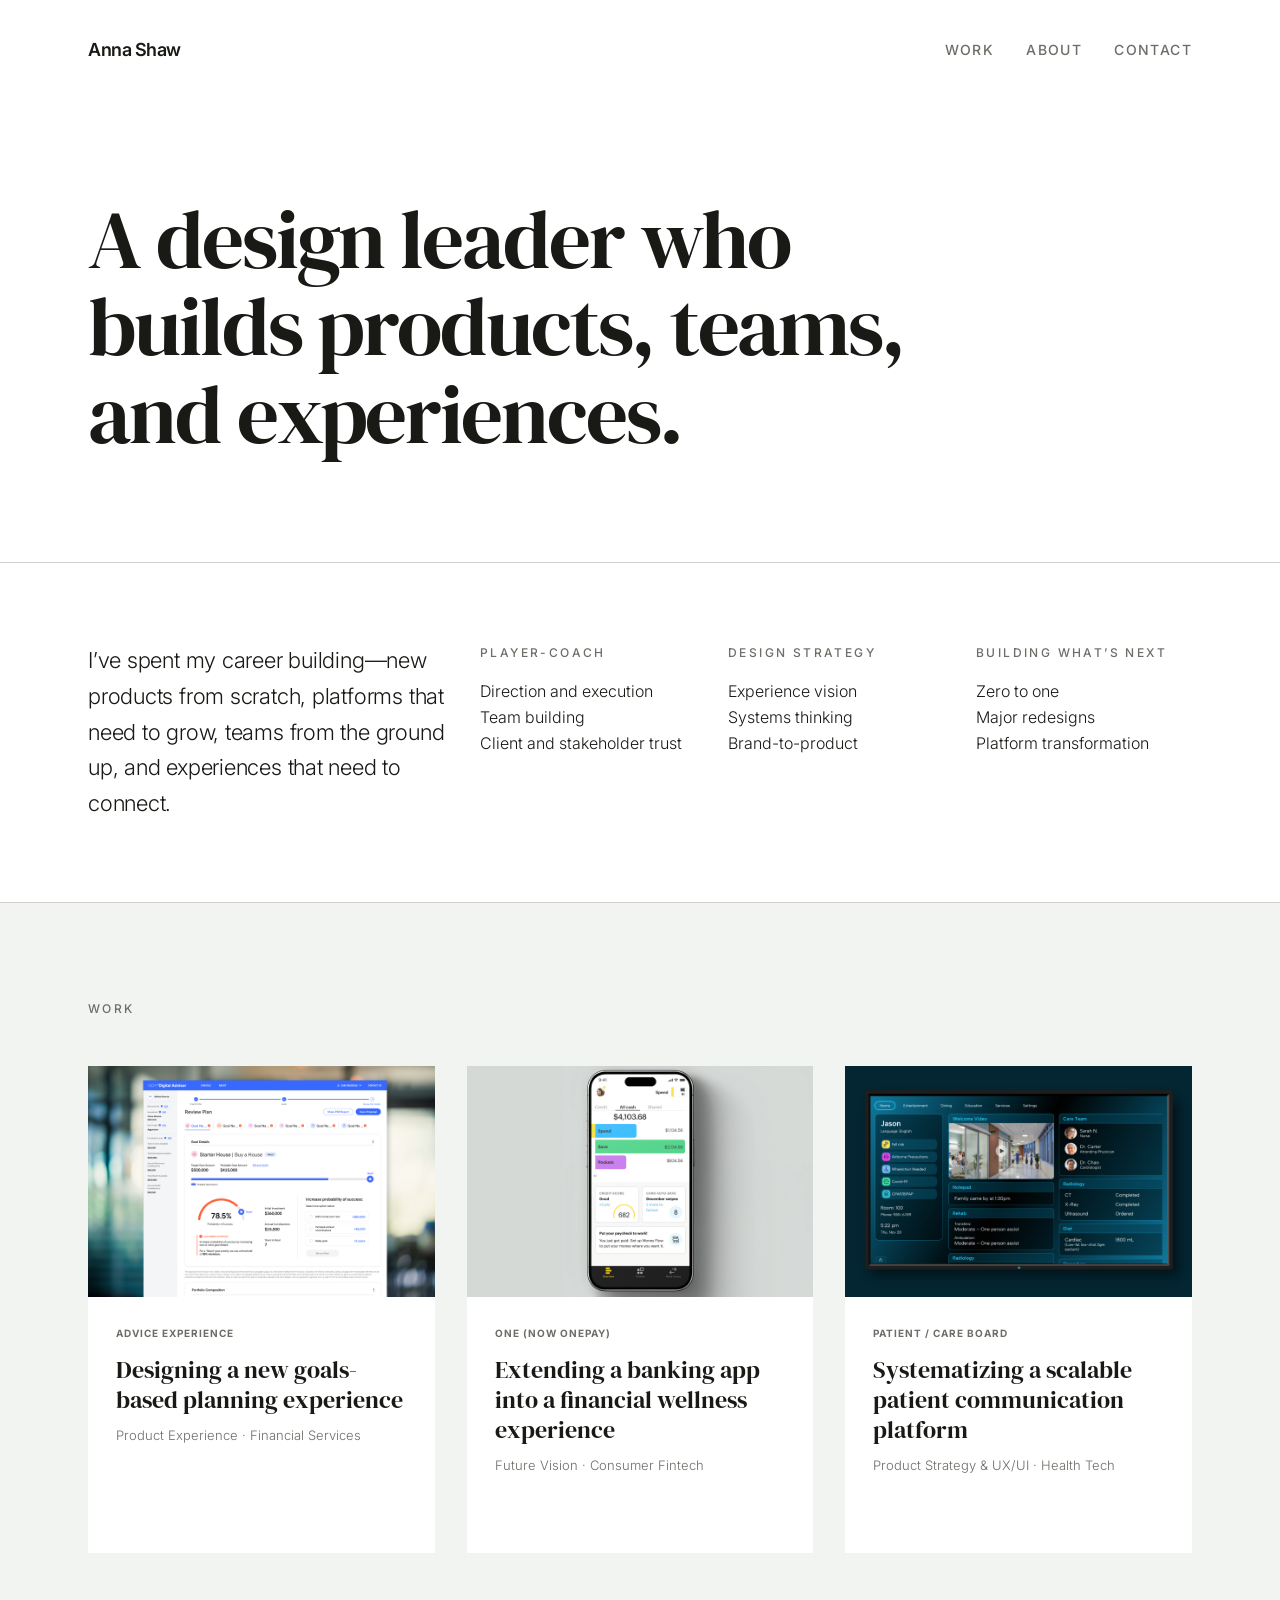
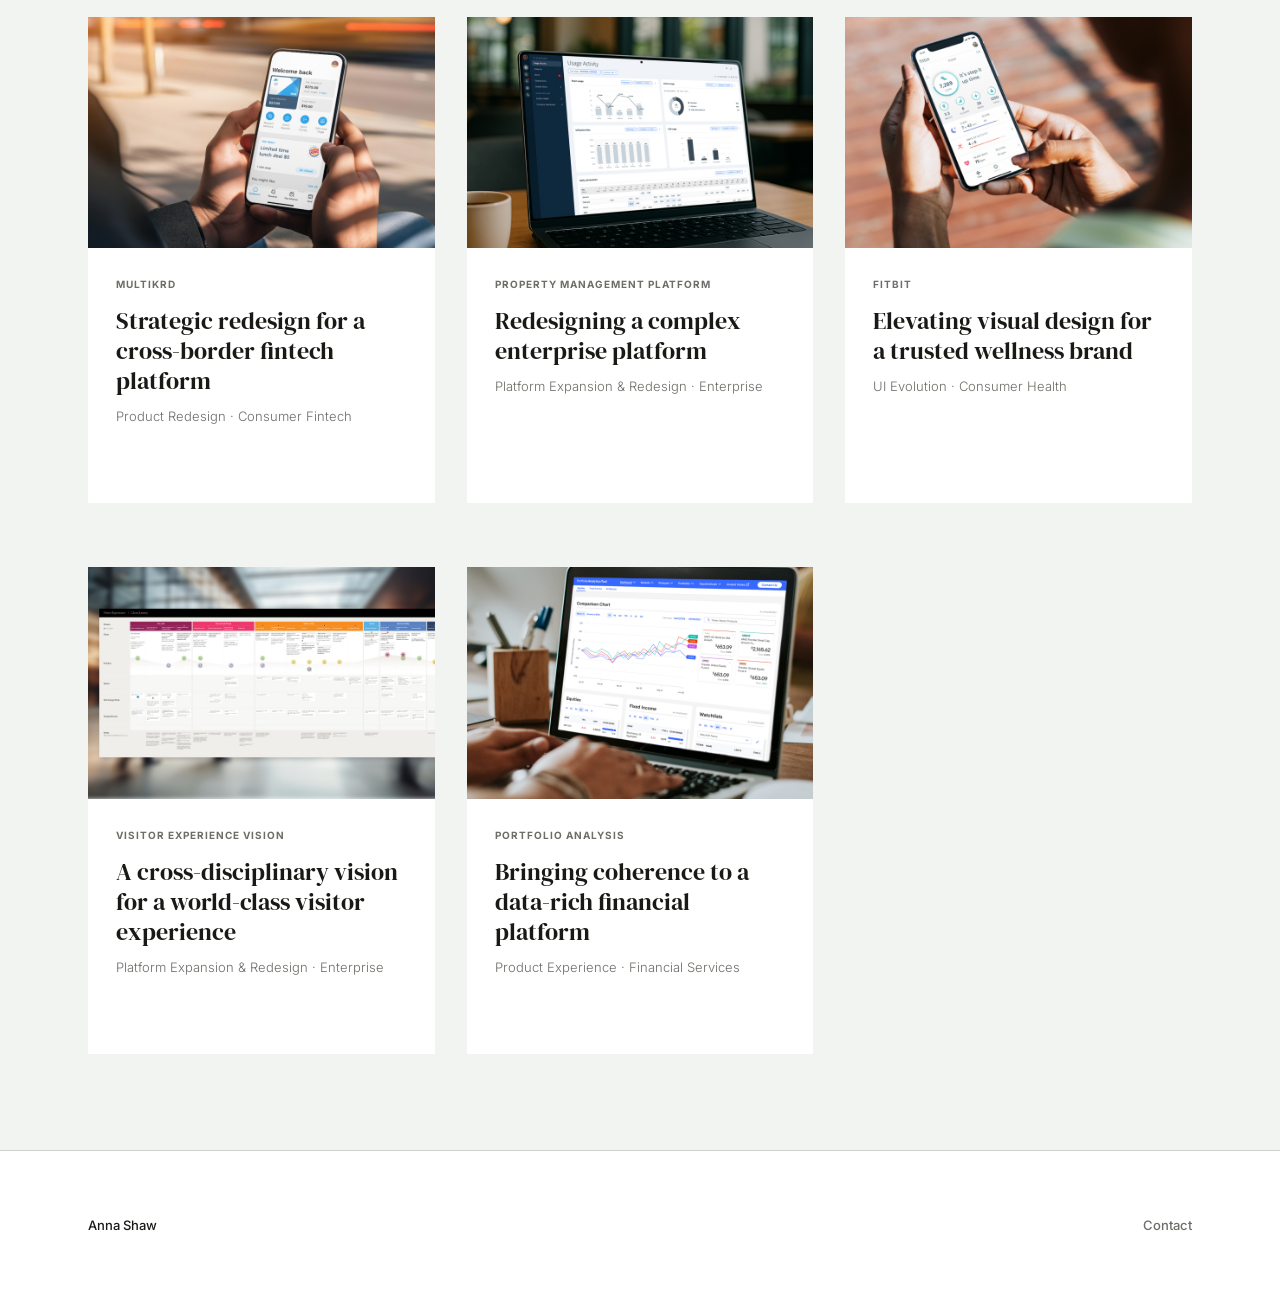
==== commit 0a3dd8a5: "Hide geniant.com card from work grid (page preserved) Co-Authored-By: Claude Sonnet 4.6 <noreply@ant" ====
--- a/index.html
+++ b/index.html
@@ -146,6 +146,7 @@
           </div>
         </a>
 
+        <!-- geniant.com card hidden — page preserved at work/geniant.html
         <a href="work/geniant.html" class="work-card">
           <img class="card-image" src="images/Index_GEN.jpg" alt="geniant.com">
           <div class="card-body">
@@ -157,6 +158,7 @@
             <span class="card-arrow">&rarr;</span>
           </div>
         </a>
+        -->
 
         <a href="work/wealth-management.html" class="work-card">
           <img class="card-image" src="images/Index_JOR.jpg" alt="Visitor Experience Vision">
